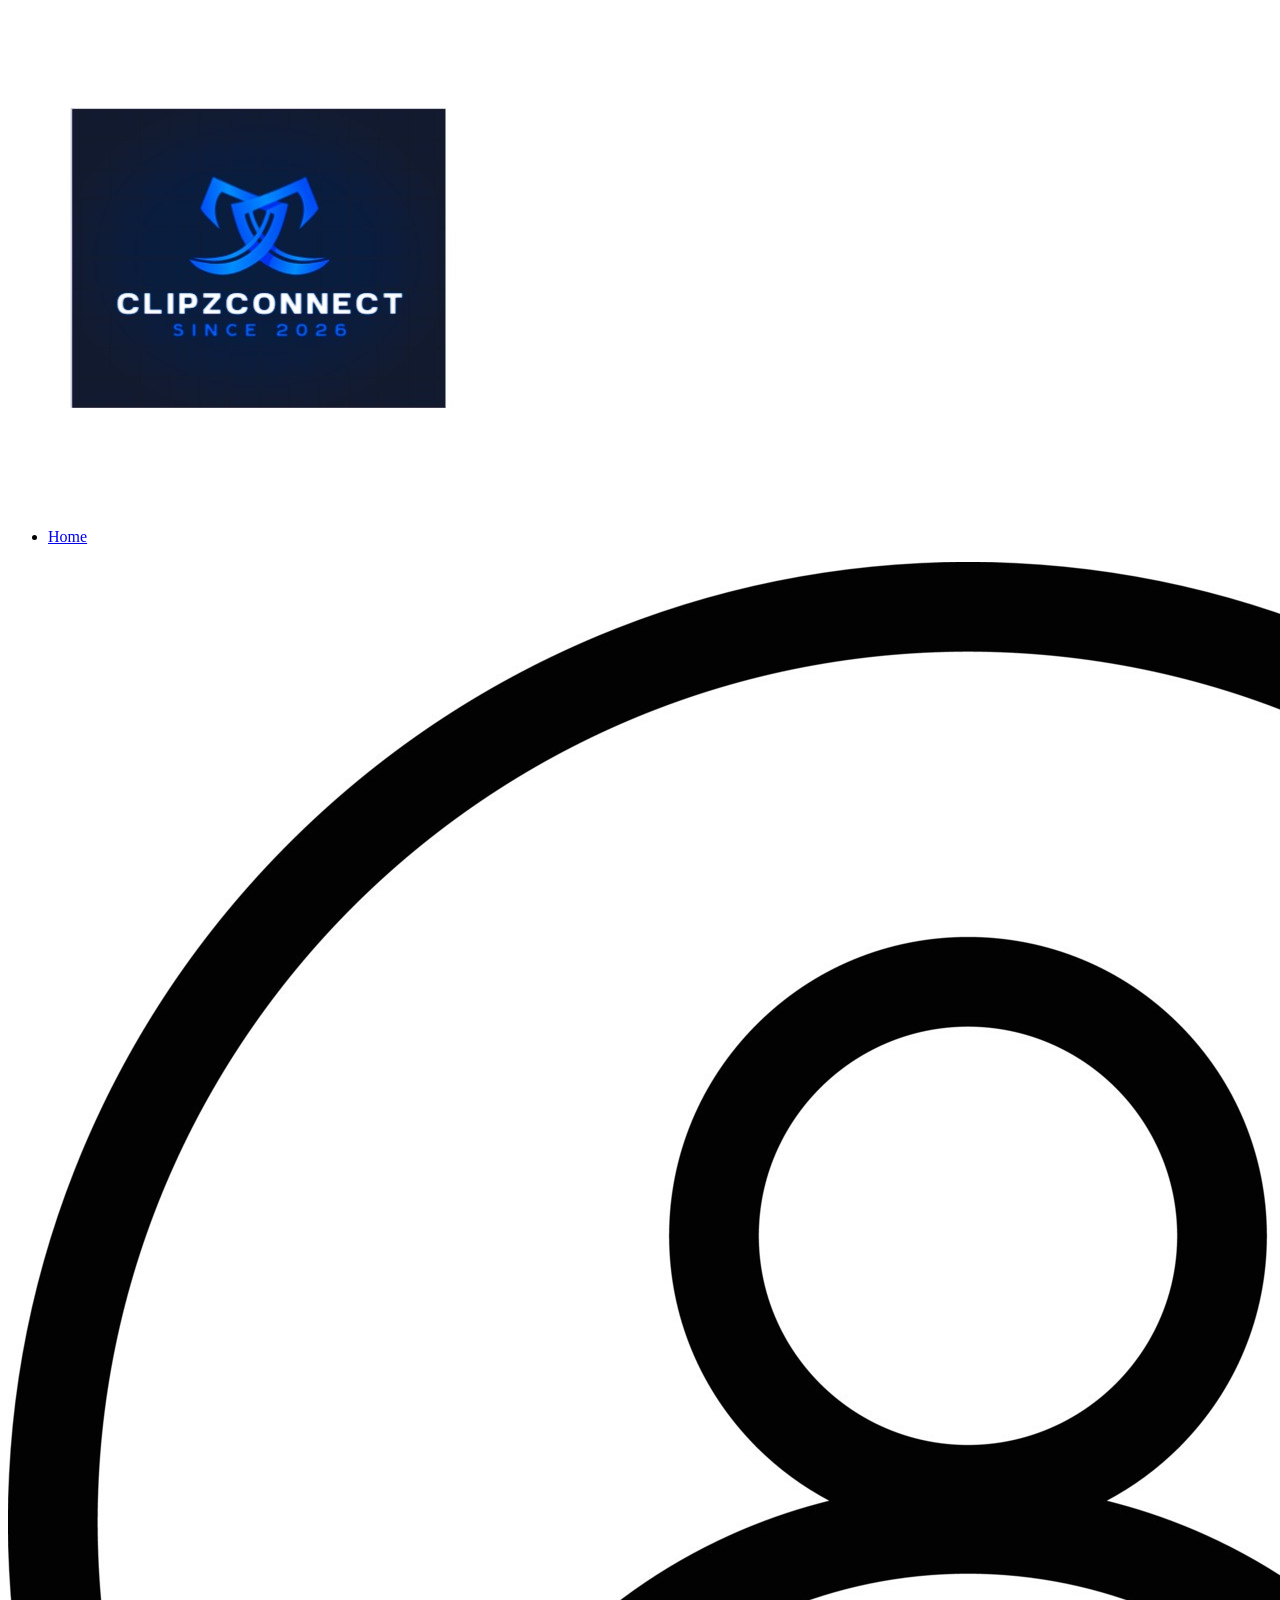
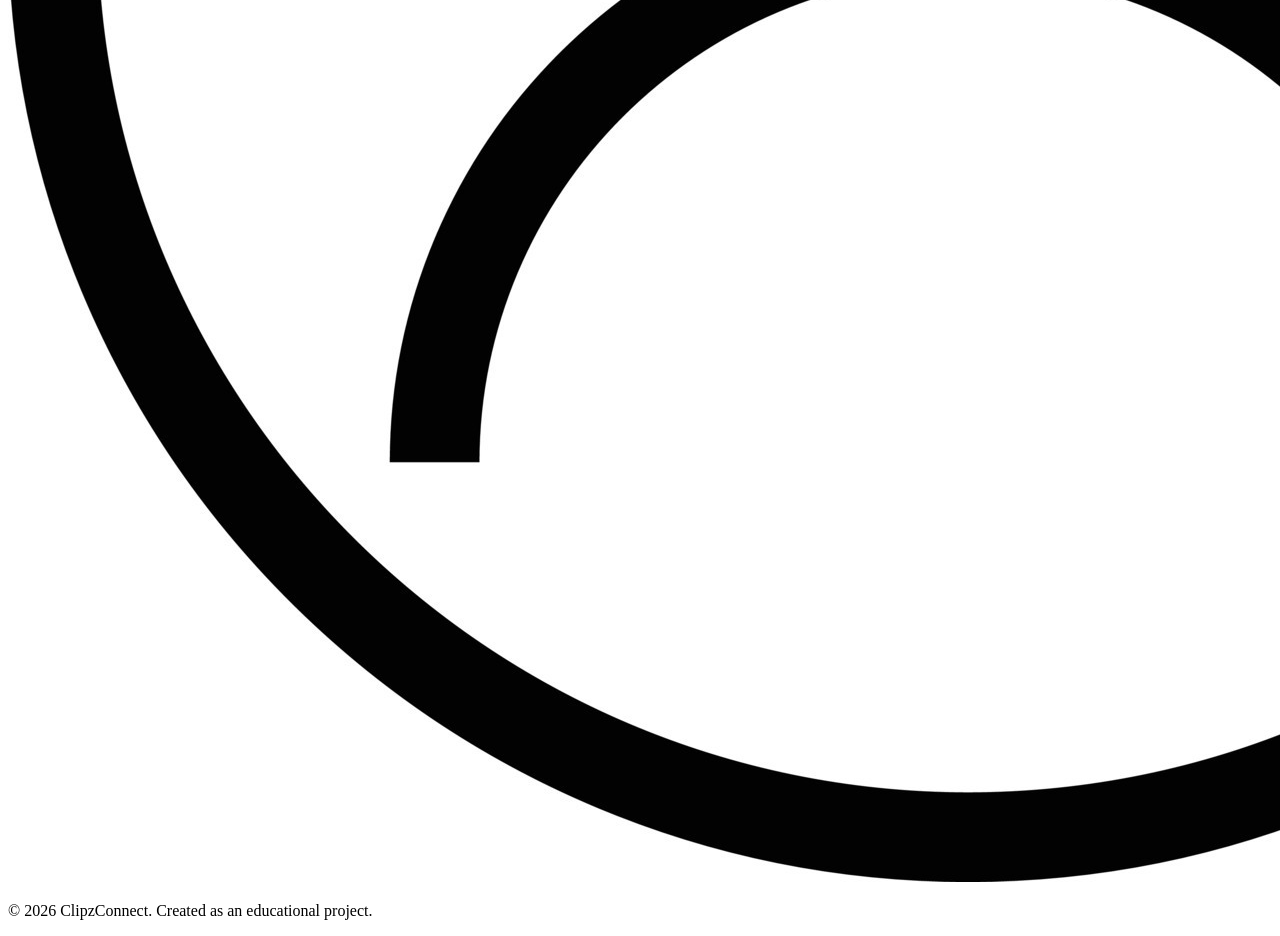
==== high-fidelity-prototype/index.html @ 2257b8a2 "Added images and index.html content" ====
<!DOCTYPE html>
<html lang="en">
    <head>
        <meta charset="UTF-8">
        <meta name="viewport" content="width=device-width, initial-scale=1.0">
        <title>ClipzConnect Homepage</title>
    </head>

    <body>
        <!--Navigation Bar-->
        <nav class="Nav-bar">
            <div class="nav-left">
                <img src="images/ClipzConnectLogo.jpg.jpeg" alt="logo">
            </div>

            <div class="nav-center">
                <ul>
                    <li><a href="index.html">Home</a></li>
                </ul>
            </div>

            <div class="nav-right">
                <img src="images/profileIcon.jpg" alt="Profile_Icon">
            </div>
        </nav>

        <main>
            <div class="main-content">

                <!-- Large box on the left -->
                <div class="home-left-box">

                    <div class="home-about-box">
                        <!-- About Us and Contact Info -->
                    </div>

                    <div class="home-barbers-box">
                        <!-- Info of some of our barbers -->
                    </div>
                </div>

                <div class="home-right-boxes">
                    <div class="home-reviews-box">
                        <!-- Reviews -->
                    </div>

                    <div class="home-account-box">
                        <!-- Create Account -->
                    </div>

                    <div class="home-login-box">
                        <!-- Login -->
                    </div>
                </div>


            </div>
        </main>

        <!-- Footer -->
        <footer class="footer">
            <p class="footer-text">&copy; 2026 ClipzConnect. Created as an educational project.</p>
        </footer>
    </body>
</html>
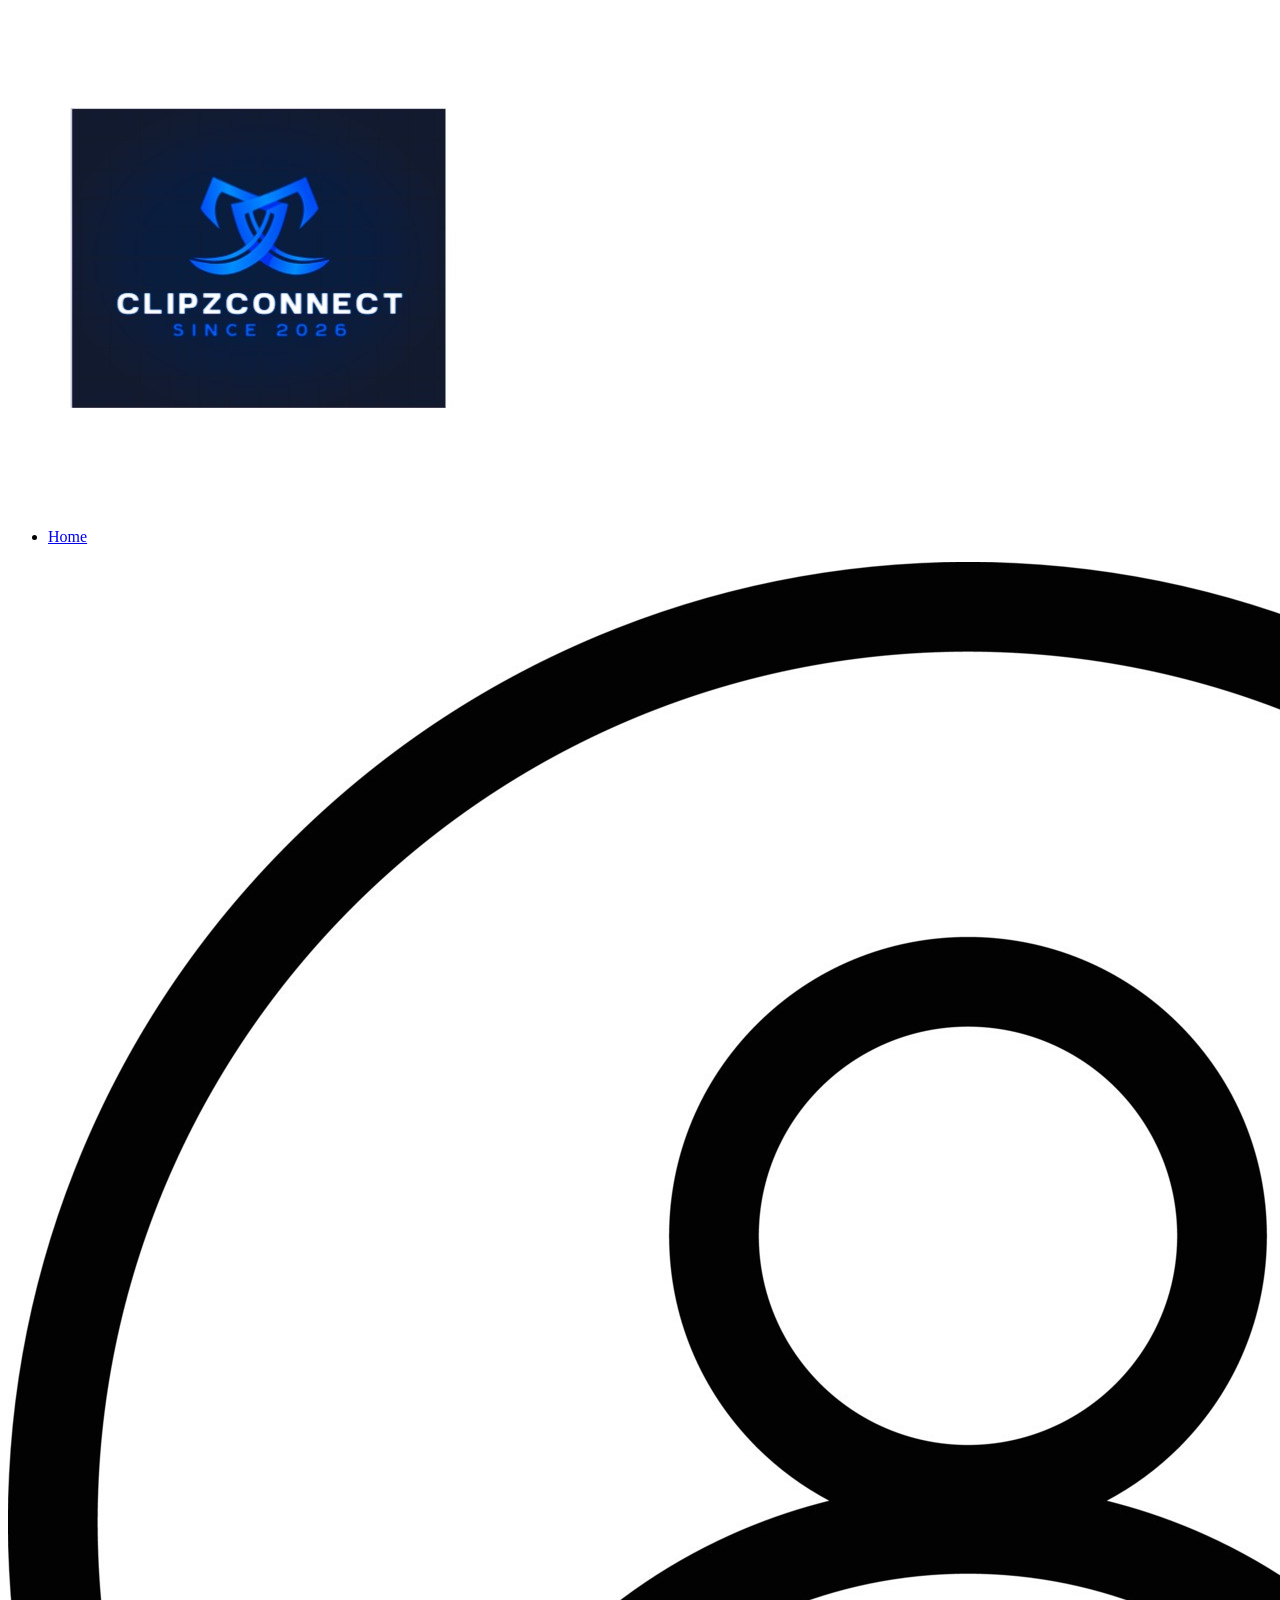
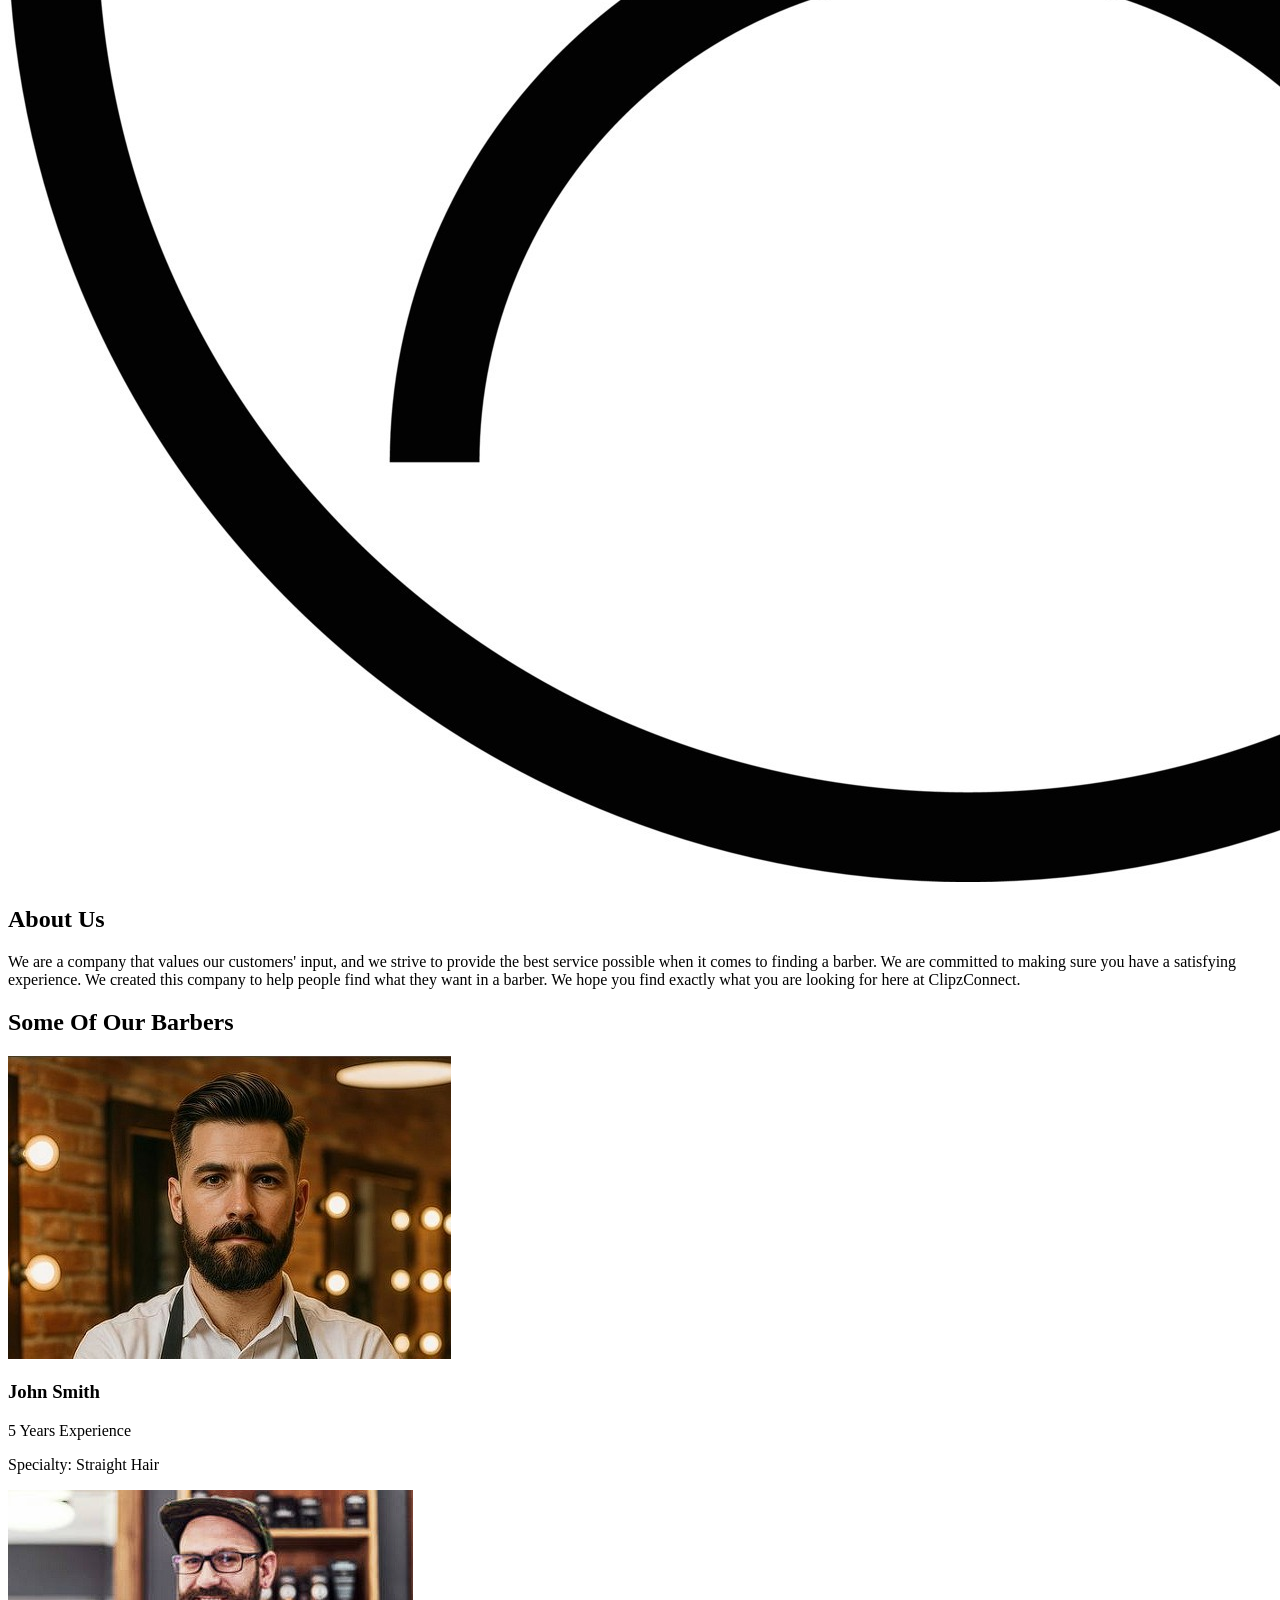
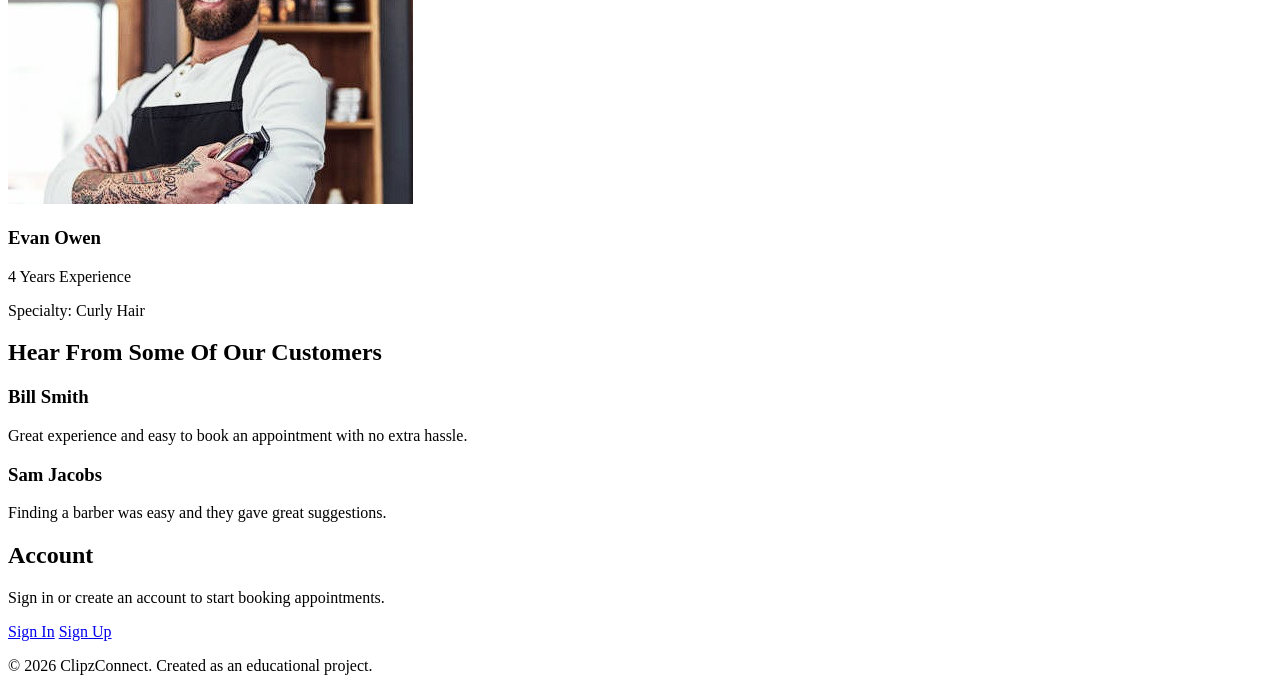
==== commit 62885793: "Index html code added" ====
--- a/high-fidelity-prototype/index.html
+++ b/high-fidelity-prototype/index.html
@@ -32,28 +32,76 @@
 
                     <div class="home-about-box">
                         <!-- About Us and Contact Info -->
+                         <h2 class="home-subtitle">About Us</h2>
+                         <p class="home-text">We are a company that values our customers' input, and we strive to provide the best service possible 
+                            when it comes to finding a barber. We are committed to making sure you have a satisfying experience. We created this company
+                              to help people find what they want in a barber. We hope you find exactly what you are looking for here at ClipzConnect.
+                         </p>
                     </div>
 
                     <div class="home-barbers-box">
                         <!-- Info of some of our barbers -->
+                        <h2 class="home-subtitle">Some Of Our Barbers</h2>
+
+                        <div class="barber-slider">
+
+                            <div class="barber-preview barber1">
+                                <img src="images/JohnSmith.jpg" alt="John Smith">
+
+                                <div class="barber-info">
+                                    <h3 class="barber-name">John Smith</h3>
+                                    <p class="home-text">5 Years Experience</p>
+                                    <p class="home-text">Specialty: Straight Hair</p>
+                                </div>
+                            </div>
+
+                            <div class="barber-preview barber2">
+                                <img src="images/EvanOwen.jpg" alt="Evan Owen">
+
+                                <div class="baber-info">
+                                    <h3 class="barber-name">Evan Owen</h3>
+                                    <p class="home-text">4 Years Experience</p>
+                                    <p class="home-text">Specialty: Curly Hair</p>
+                                </div>
+                            </div>
+                        </div>  
                     </div>
                 </div>
 
                 <div class="home-right-boxes">
+
                     <div class="home-reviews-box">
                         <!-- Reviews -->
+                        
+                        <h2 class="home-subtitle">Hear From Some Of Our Customers</h2>
+
+                        <div class="reviews-slider">
+
+                            <div class="review-preview review1">
+                                <div class="customer-review">
+                                    <h3 class="customer-name">Bill Smith</h3>
+                                    <p class="home-text">Great experience and easy to book an appointment with no extra hassle.</p>
+                                </div>
+                            </div>  
+
+                            <div class="review-preview review2">
+                                <div class="customer-review">
+                                    <h3 class="customer-name">Sam Jacobs</h3>
+                                    <p class="home-text">Finding a barber was easy and they gave great suggestions.</p>
+                                </div>
+                            </div> 
+                        </div>    
                     </div>
 
                     <div class="home-account-box">
-                        <!-- Create Account -->
-                    </div>
+                        <h2>Account</h2>
 
-                    <div class="home-login-box">
-                        <!-- Login -->
+                        <p>Sign in or create an account to start booking appointments.</p>
+
+                        <a href="login.html" class="btn">Sign In</a>
+                        <a href="sign-up.html" class="btn">Sign Up</a>
                     </div>
                 </div>
-
-
             </div>
         </main>
 
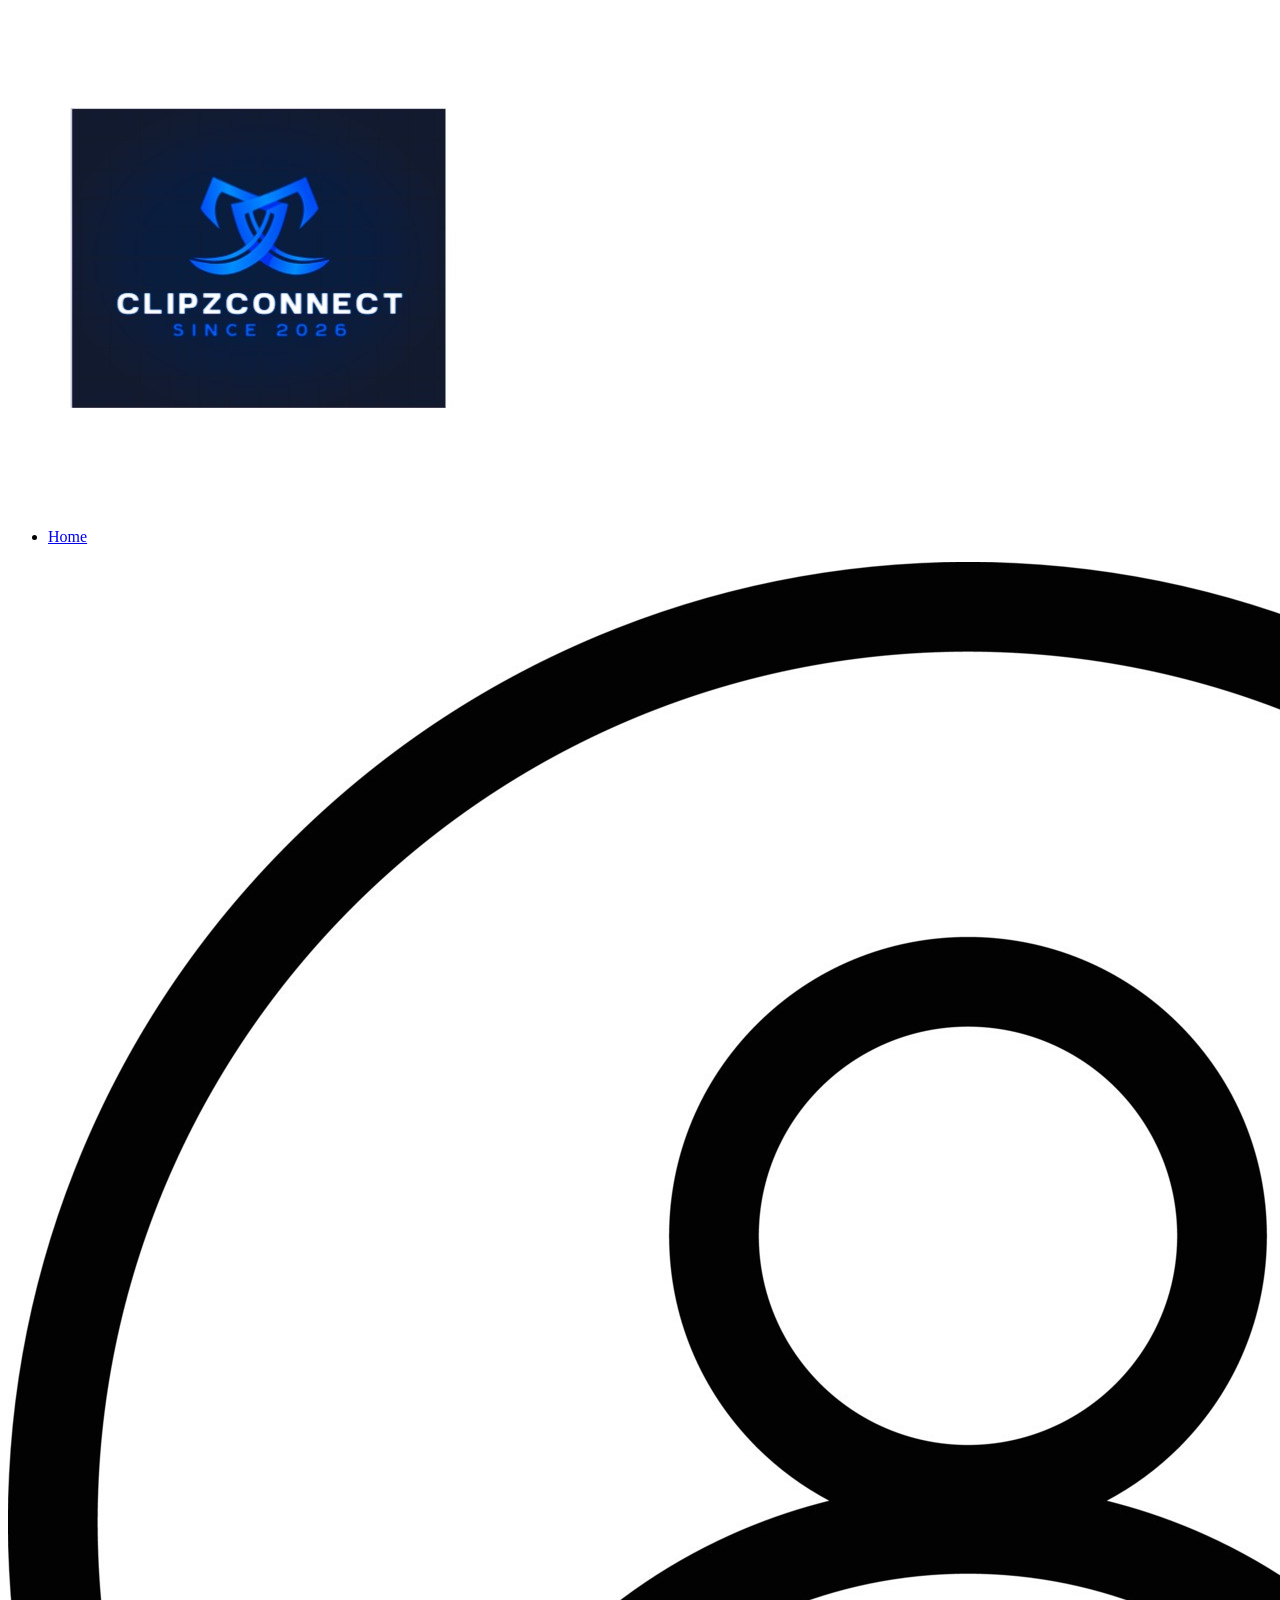
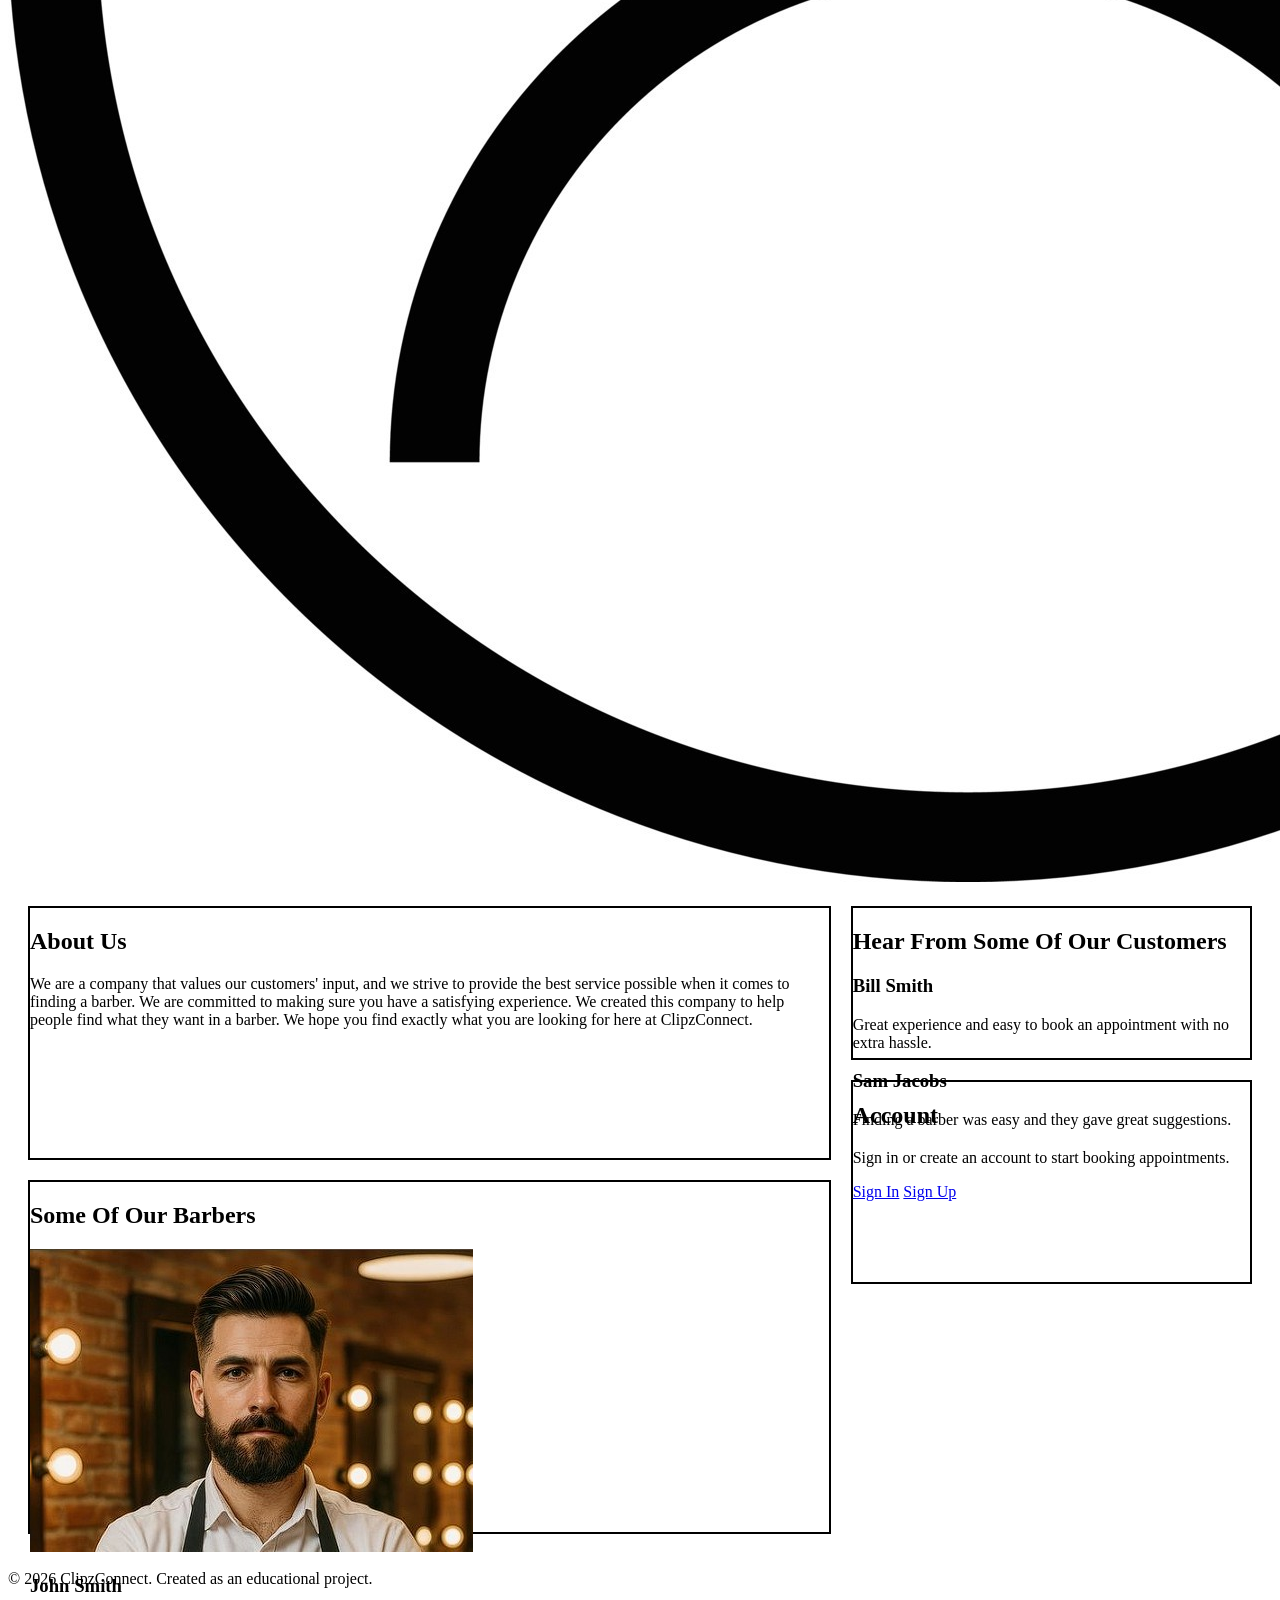
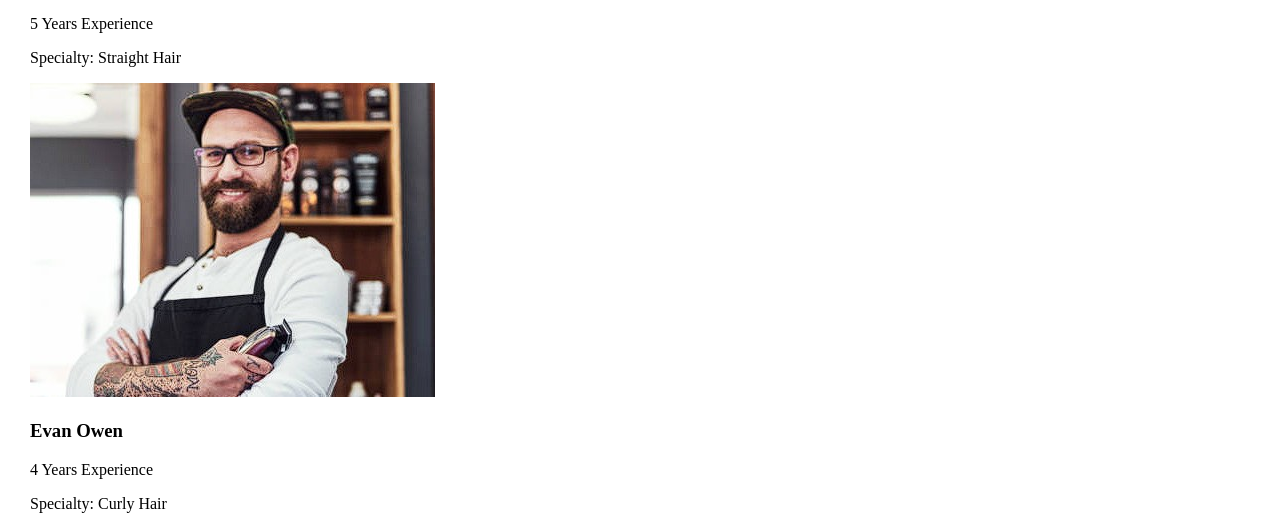
==== commit e506a541: "Added CSS file" ====
--- a/high-fidelity-prototype/index.html
+++ b/high-fidelity-prototype/index.html
@@ -4,6 +4,7 @@
         <meta charset="UTF-8">
         <meta name="viewport" content="width=device-width, initial-scale=1.0">
         <title>ClipzConnect Homepage</title>
+        <link rel="stylesheet" href="styles.css">
     </head>
 
     <body>
--- a/high-fidelity-prototype/styles.css
+++ b/high-fidelity-prototype/styles.css
@@ -0,0 +1,51 @@
+main {
+    padding: 20px;
+}
+
+.main-content {
+    display: flex;
+    gap: 20px;
+}
+
+/* Left column */
+.home-left-box {
+    flex: 2;
+    display: flex;
+    flex-direction: column;
+    gap: 20px;
+}
+
+/* Right column */
+.home-right-boxes {
+    flex: 1;
+    display: flex;
+    flex-direction: column;
+    gap: 20px;
+}
+
+/* Left boxes */
+.home-about-box {
+    height: 250px;
+    border: 2px solid black;
+}
+
+.home-barbers-box {
+    height: 350px;
+    border: 2px solid black;
+}
+
+/* Right boxes */
+.home-reviews-box {
+    height: 150px;
+    border: 2px solid black;
+}
+
+.home-account-box {
+    height: 200px;
+    border: 2px solid black;
+}
+
+.home-login-box {
+    height: 150px;
+    border: 2px solid black;
+}
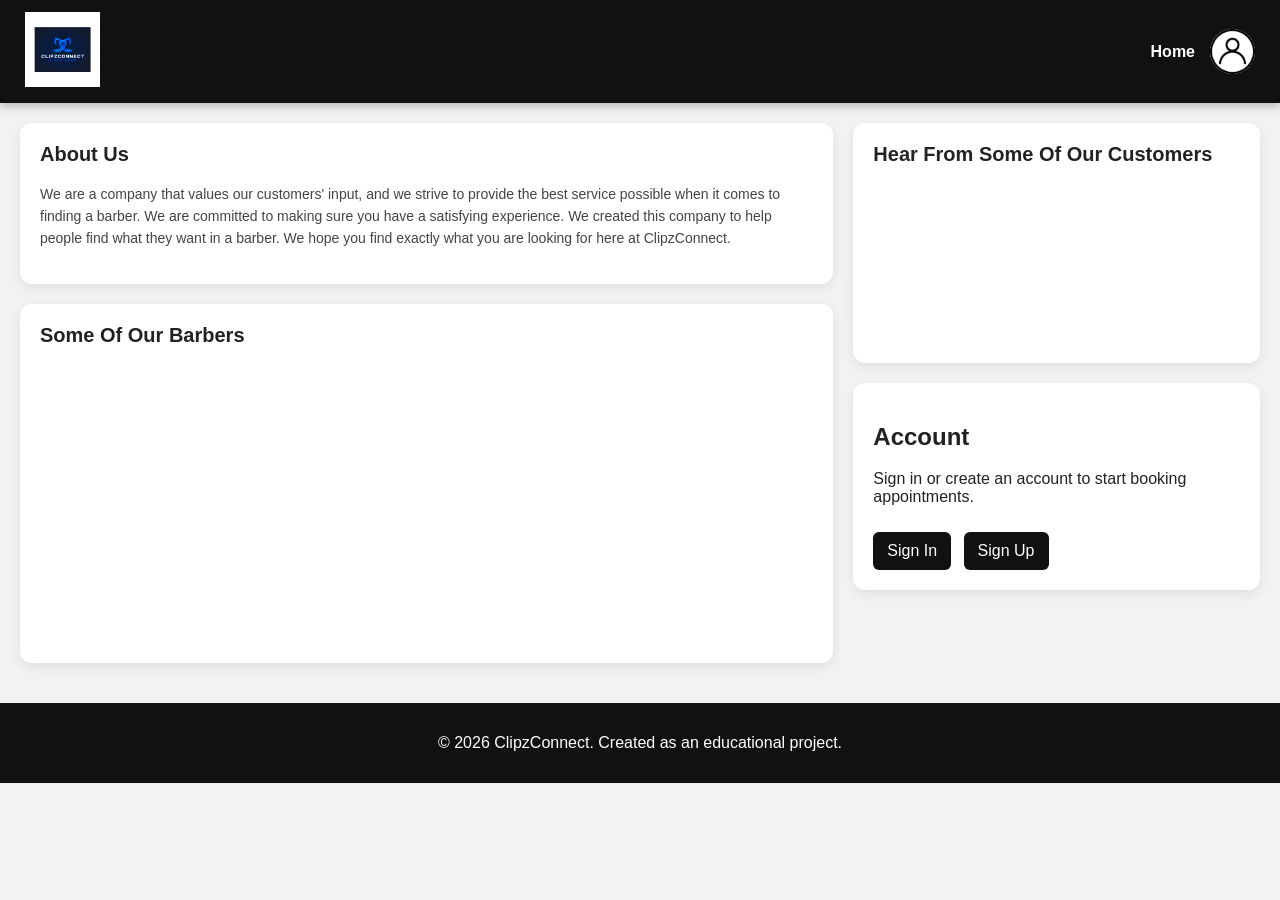
==== commit ef905902: "Added more style to homepage" ====
--- a/high-fidelity-prototype/index.html
+++ b/high-fidelity-prototype/index.html
@@ -11,17 +11,15 @@
         <!--Navigation Bar-->
         <nav class="Nav-bar">
             <div class="nav-left">
-                <img src="images/ClipzConnectLogo.jpg.jpeg" alt="logo">
-            </div>
-
-            <div class="nav-center">
-                <ul>
-                    <li><a href="index.html">Home</a></li>
-                </ul>
+                <img src="images/ClipzConnectLogo.jpg.jpeg" class="left-logo" alt="Logo">
             </div>
 
             <div class="nav-right">
-                <img src="images/profileIcon.jpg" alt="Profile_Icon">
+                <ul class="nav-links">
+                    <li><a href="index.html">Home</a></li>
+                </ul>
+
+                <img src="images/profileIcon.jpg" class="right-logo" alt="Profile_Icon">
             </div>
         </nav>
 
@@ -59,7 +57,7 @@
                             <div class="barber-preview barber2">
                                 <img src="images/EvanOwen.jpg" alt="Evan Owen">
 
-                                <div class="baber-info">
+                                <div class="barber-info">
                                     <h3 class="barber-name">Evan Owen</h3>
                                     <p class="home-text">4 Years Experience</p>
                                     <p class="home-text">Specialty: Curly Hair</p>
--- a/high-fidelity-prototype/styles.css
+++ b/high-fidelity-prototype/styles.css
@@ -1,13 +1,69 @@
-main {
+/* =========================
+   GLOBAL STYLE
+========================= */
+body {
+    margin: 0;
+    font-family: Arial, sans-serif;
+    background: #f2f2f2;
+    color: #222;
+}
+
+/* =========================
+   NAVBAR
+========================= */
+.Nav-bar {
+    display: flex;
+    justify-content: space-between;
+    align-items: center;
+    padding: 12px 25px;
+    background: #111;
+    box-shadow: 0 2px 10px rgba(0,0,0,0.3);
+}
+
+.left-logo {
+    width: 75px;
+    height: auto;
+}
+
+.nav-right {
+    display: flex;
+    align-items: center;
+    gap: 15px;
+}
+
+.nav-links {
+    list-style: none;
+    margin: 0;
+    padding: 0;
+}
+
+.nav-links a {
+    color: white;
+    text-decoration: none;
+    font-weight: bold;
+}
+
+.nav-links a:hover {
+    color: #00bcd4;
+}
+
+.right-logo {
+    width: 45px;
+    height: 45px;
+    border-radius: 50%;
+    object-fit: cover;
+}
+
+/* =========================
+   MAIN LAYOUT
+========================= */
+.main-content {
+    display: flex;
+    gap: 20px;
     padding: 20px;
 }
 
-.main-content {
-    display: flex;
-    gap: 20px;
-}
-
-/* Left column */
+/* LEFT COLUMN */
 .home-left-box {
     flex: 2;
     display: flex;
@@ -15,7 +71,7 @@
     gap: 20px;
 }
 
-/* Right column */
+/* RIGHT COLUMN */
 .home-right-boxes {
     flex: 1;
     display: flex;
@@ -23,29 +79,124 @@
     gap: 20px;
 }
 
-/* Left boxes */
-.home-about-box {
-    height: 250px;
-    border: 2px solid black;
-}
-
-.home-barbers-box {
-    height: 350px;
-    border: 2px solid black;
-}
-
-/* Right boxes */
-.home-reviews-box {
-    height: 150px;
-    border: 2px solid black;
-}
-
+/* =========================
+   CARD STYLE (ALL BOXES)
+========================= */
+.home-about-box,
+.home-barbers-box,
+.home-reviews-box,
 .home-account-box {
-    height: 200px;
-    border: 2px solid black;
-}
-
-.home-login-box {
-    height: 150px;
-    border: 2px solid black;
+    background: white;
+    padding: 20px;
+    border-radius: 12px;
+    box-shadow: 0 4px 12px rgba(0,0,0,0.08);
+}
+
+/* =========================
+   TITLES & TEXT
+========================= */
+.home-subtitle {
+    margin-top: 0;
+    font-size: 20px;
+}
+
+.home-text {
+    font-size: 14px;
+    line-height: 1.6;
+    color: #444;
+}
+
+/* =========================
+   BARBER SLIDER
+========================= */
+.barber-slider {
+    position: relative;
+    height: 280px;
+}
+
+.barber-preview {
+    position: absolute;
+    top: 0;
+    left: 0;
+    width: 100%;
+    text-align: center;
+    opacity: 0;
+    animation: fadeBarber 6s infinite;
+}
+
+.barber-preview img {
+    width: 120px;
+    height: 120px;
+    border-radius: 50%;
+    object-fit: cover;
+    margin-bottom: 10px;
+}
+
+.barber1 { animation-delay: 0s; }
+.barber2 { animation-delay: 3s; }
+
+@keyframes fadeBarber {
+    0% { opacity: 0; }
+    10% { opacity: 1; }
+    40% { opacity: 1; }
+    50% { opacity: 0; }
+    100% { opacity: 0; }
+}
+
+/* =========================
+   REVIEWS SLIDER
+========================= */
+.reviews-slider {
+    position: relative;
+    height: 160px;
+}
+
+.review-preview {
+    position: absolute;
+    top: 0;
+    left: 0;
+    width: 100%;
+    opacity: 0;
+    animation: fadeReview 6s infinite;
+}
+
+.review1 { animation-delay: 0s; }
+.review2 { animation-delay: 3s; }
+
+@keyframes fadeReview {
+    0% { opacity: 0; }
+    10% { opacity: 1; }
+    40% { opacity: 1; }
+    50% { opacity: 0; }
+    100% { opacity: 0; }
+}
+
+/* =========================
+   ACCOUNT BUTTONS
+========================= */
+.btn {
+    display: inline-block;
+    padding: 10px 14px;
+    margin-top: 10px;
+    margin-right: 8px;
+    background: #111;
+    color: white;
+    text-decoration: none;
+    border-radius: 6px;
+    transition: 0.2s;
+}
+
+.btn:hover {
+    background: #00bcd4;
+}
+
+/* =========================
+   FOOTER
+========================= */
+.footer {
+    text-align: center;
+    padding: 15px;
+    margin-top: 20px;
+    background: #111;
+    color: white;
 }
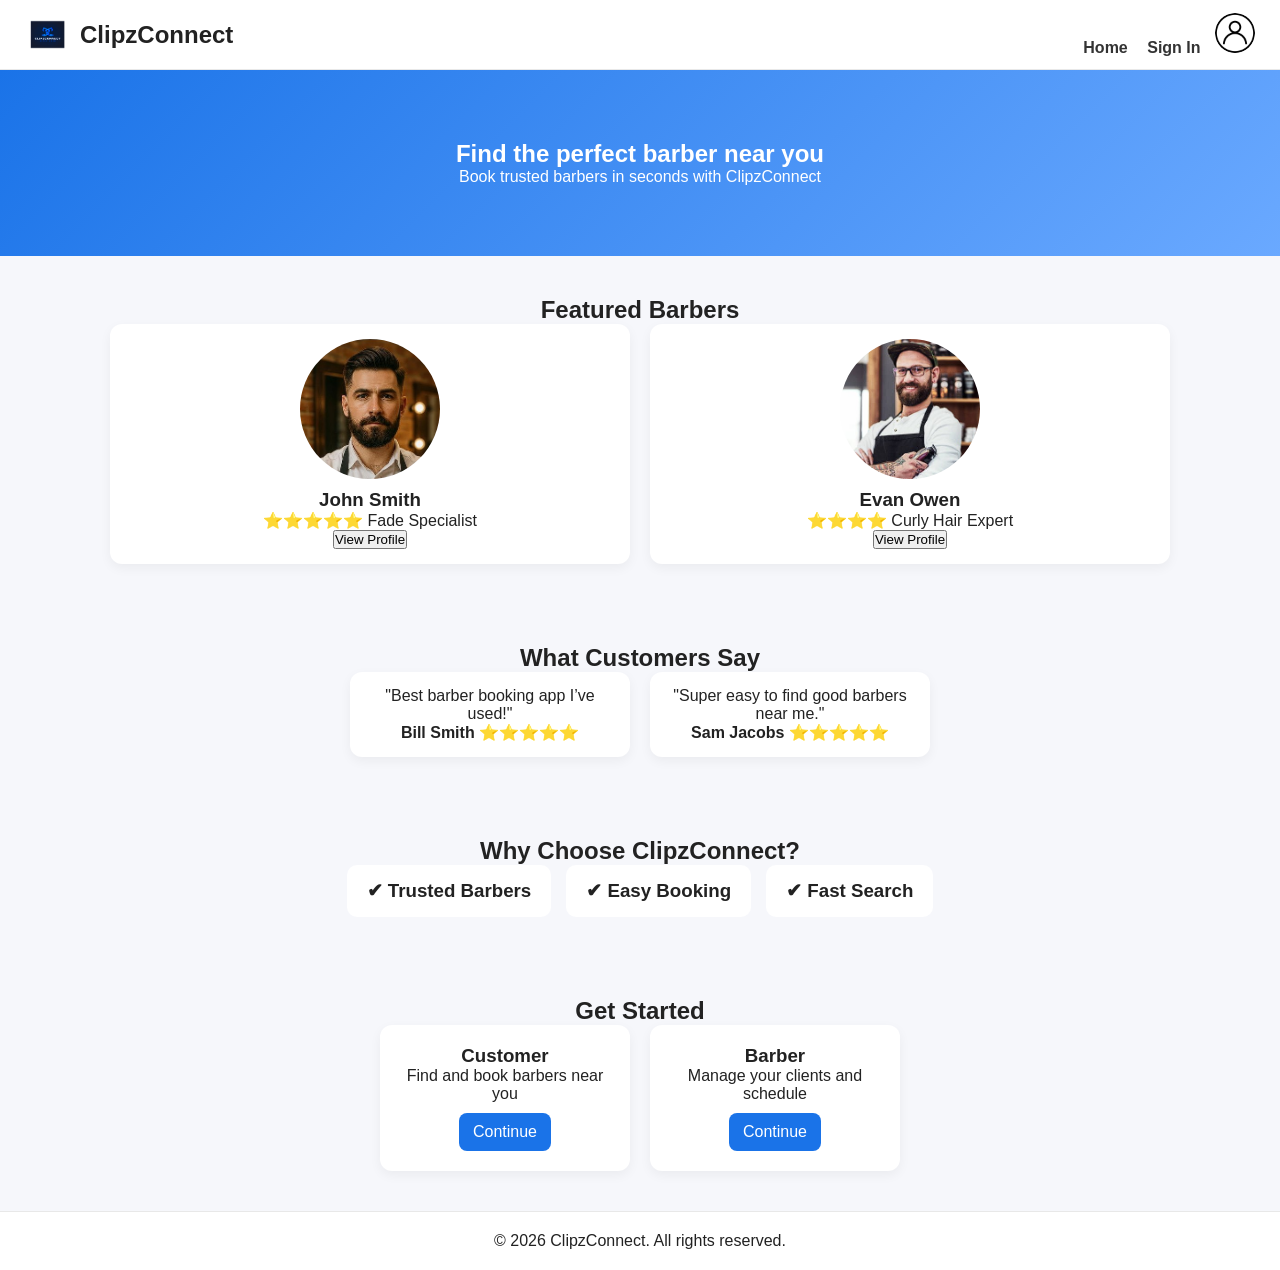
==== commit e9f4990e: "Reworked the homepage" ====
--- a/high-fidelity-prototype/index.html
+++ b/high-fidelity-prototype/index.html
@@ -8,105 +8,117 @@
     </head>
 
     <body>
-        <!--Navigation Bar-->
-        <nav class="Nav-bar">
+        <!-- ================= NAVBAR ================= -->
+        <nav class="navbar">
+
             <div class="nav-left">
-                <img src="images/ClipzConnectLogo.jpg.jpeg" class="left-logo" alt="Logo">
+                <img src="images/ClipzConnectLogo.jpg.jpeg" class="logo" alt="Logo">
+                <h2>ClipzConnect</h2>
             </div>
 
             <div class="nav-right">
-                <ul class="nav-links">
-                    <li><a href="index.html">Home</a></li>
-                </ul>
+                <a href="index.html">Home</a>
+                <a href="login.html">Sign In</a>
+                <img src="images/profileIcon.jpg" class="profile-icon" alt="Profile">
+            </div>
 
-                <img src="images/profileIcon.jpg" class="right-logo" alt="Profile_Icon">
-            </div>
         </nav>
 
-        <main>
-            <div class="main-content">
+        <!-- ================= HERO SECTION ================= -->
+        <section class="hero">
+            <div class="hero-content">
+                <h1>Find the perfect barber near you</h1>
+                <p>Book trusted barbers in seconds with ClipzConnect</p>
+            </div>
+        </section>
 
-                <!-- Large box on the left -->
-                <div class="home-left-box">
+        <!-- ================= FEATURED BARBERS ================= -->
+        <section class="section">
+            <h2>Featured Barbers</h2>
 
-                    <div class="home-about-box">
-                        <!-- About Us and Contact Info -->
-                         <h2 class="home-subtitle">About Us</h2>
-                         <p class="home-text">We are a company that values our customers' input, and we strive to provide the best service possible 
-                            when it comes to finding a barber. We are committed to making sure you have a satisfying experience. We created this company
-                              to help people find what they want in a barber. We hope you find exactly what you are looking for here at ClipzConnect.
-                         </p>
-                    </div>
+            <div class="barber-grid">
 
-                    <div class="home-barbers-box">
-                        <!-- Info of some of our barbers -->
-                        <h2 class="home-subtitle">Some Of Our Barbers</h2>
-
-                        <div class="barber-slider">
-
-                            <div class="barber-preview barber1">
-                                <img src="images/JohnSmith.jpg" alt="John Smith">
-
-                                <div class="barber-info">
-                                    <h3 class="barber-name">John Smith</h3>
-                                    <p class="home-text">5 Years Experience</p>
-                                    <p class="home-text">Specialty: Straight Hair</p>
-                                </div>
-                            </div>
-
-                            <div class="barber-preview barber2">
-                                <img src="images/EvanOwen.jpg" alt="Evan Owen">
-
-                                <div class="barber-info">
-                                    <h3 class="barber-name">Evan Owen</h3>
-                                    <p class="home-text">4 Years Experience</p>
-                                    <p class="home-text">Specialty: Curly Hair</p>
-                                </div>
-                            </div>
-                        </div>  
-                    </div>
+                <div class="barber-card">
+                    <img src="images/JohnSmith.jpg" alt="John Smith">
+                    <h3>John Smith</h3>
+                    <p>⭐⭐⭐⭐⭐ Fade Specialist</p>
+                    <button>View Profile</button>
                 </div>
 
-                <div class="home-right-boxes">
+                <div class="barber-card">
+                    <img src="images/EvanOwen.jpg" alt="Evan Owen">
+                    <h3>Evan Owen</h3>
+                    <p>⭐⭐⭐⭐ Curly Hair Expert</p>
+                    <button>View Profile</button>
+                </div>
 
-                    <div class="home-reviews-box">
-                        <!-- Reviews -->
-                        
-                        <h2 class="home-subtitle">Hear From Some Of Our Customers</h2>
+            </div>
+        </section>
 
-                        <div class="reviews-slider">
+        <!-- ================= REVIEWS ================= -->
+        <section class="section">
+            <h2>What Customers Say</h2>
 
-                            <div class="review-preview review1">
-                                <div class="customer-review">
-                                    <h3 class="customer-name">Bill Smith</h3>
-                                    <p class="home-text">Great experience and easy to book an appointment with no extra hassle.</p>
-                                </div>
-                            </div>  
+            <div class="review-grid">
 
-                            <div class="review-preview review2">
-                                <div class="customer-review">
-                                    <h3 class="customer-name">Sam Jacobs</h3>
-                                    <p class="home-text">Finding a barber was easy and they gave great suggestions.</p>
-                                </div>
-                            </div> 
-                        </div>    
-                    </div>
+                <div class="review-card">
+                    <p>"Best barber booking app I’ve used!"</p>
+                    <h4>Bill Smith ⭐⭐⭐⭐⭐</h4>
+                </div>
 
-                    <div class="home-account-box">
-                        <h2>Account</h2>
+                <div class="review-card">
+                    <p>"Super easy to find good barbers near me."</p>
+                    <h4>Sam Jacobs ⭐⭐⭐⭐⭐</h4>
+                </div>
 
-                        <p>Sign in or create an account to start booking appointments.</p>
+            </div>
+        </section>
 
-                        <a href="login.html" class="btn">Sign In</a>
-                        <a href="sign-up.html" class="btn">Sign Up</a>
-                    </div>
+        <!-- ================= WHY CHOOSE US ================= -->
+        <section class="section">
+            <h2>Why Choose ClipzConnect?</h2>
+
+            <div class="feature-boxes">
+
+                <div class="feature">
+                    <h3>✔ Trusted Barbers</h3>
                 </div>
+
+                <div class="feature">
+                    <h3>✔ Easy Booking</h3>
+                </div>
+
+                <div class="feature">
+                    <h3>✔ Fast Search</h3>
+                </div>
+
             </div>
-        </main>
+        </section>
 
-        <!-- Footer -->
-        <footer class="footer">
-            <p class="footer-text">&copy; 2026 ClipzConnect. Created as an educational project.</p>
+        <!-- ================= ACCOUNT ================= -->
+        <section class="section">
+            <h2>Get Started</h2>
+
+            <div class="account-cards">
+
+                <div class="account-card">
+                    <h3>Customer</h3>
+                    <p>Find and book barbers near you</p>
+                    <a href="login.html">Continue</a>
+                </div>
+
+                <div class="account-card">
+                    <h3>Barber</h3>
+                    <p>Manage your clients and schedule</p>
+                    <a href="login.html">Continue</a>
+                </div>
+
+            </div>
+        </section>
+
+        <!-- ================= FOOTER ================= -->
+        <footer>
+            <p>&copy; 2026 ClipzConnect. All rights reserved.</p>
         </footer>
     </body>
 </html>
--- a/high-fidelity-prototype/styles.css
+++ b/high-fidelity-prototype/styles.css
@@ -1,202 +1,156 @@
-/* =========================
-   GLOBAL STYLE
-========================= */
+* {
+    margin: 0;
+    padding: 0;
+    box-sizing: border-box;
+    font-family: "Segoe UI", Arial, sans-serif;
+}
+
 body {
-    margin: 0;
-    font-family: Arial, sans-serif;
-    background: #f2f2f2;
+    background: #f6f7fb;
     color: #222;
 }
 
-/* =========================
-   NAVBAR
-========================= */
-.Nav-bar {
+/* ================= NAVBAR ================= */
+.navbar {
     display: flex;
     justify-content: space-between;
     align-items: center;
     padding: 12px 25px;
-    background: #111;
-    box-shadow: 0 2px 10px rgba(0,0,0,0.3);
+    background: #ffffff;
+    border-bottom: 1px solid #e8e8e8;
 }
 
-.left-logo {
-    width: 75px;
-    height: auto;
+.nav-left {
+    display: flex;
+    align-items: center;
+    gap: 10px;
 }
 
-.nav-right {
-    display: flex;
-    align-items: center;
-    gap: 15px;
-}
-
-.nav-links {
-    list-style: none;
-    margin: 0;
-    padding: 0;
-}
-
-.nav-links a {
-    color: white;
-    text-decoration: none;
-    font-weight: bold;
-}
-
-.nav-links a:hover {
-    color: #00bcd4;
-}
-
-.right-logo {
+.logo {
     width: 45px;
     height: 45px;
     border-radius: 50%;
-    object-fit: cover;
 }
 
-/* =========================
-   MAIN LAYOUT
-========================= */
-.main-content {
-    display: flex;
-    gap: 20px;
-    padding: 20px;
+/* ONLY HOME + SIGN IN */
+.nav-right a {
+    margin-left: 15px;
+    text-decoration: none;
+    font-weight: 600;
+    color: #333;
 }
 
-/* LEFT COLUMN */
-.home-left-box {
-    flex: 2;
-    display: flex;
-    flex-direction: column;
+.nav-right a:hover {
+    color: #1a73e8;
+}
+
+.profile-icon {
+    width: 40px;
+    height: 40px;
+    border-radius: 50%;
+    margin-left: 10px;
+}
+
+/* ================= HERO ================= */
+.hero {
+    text-align: center;
+    padding: 70px 20px;
+    background: linear-gradient(135deg, #1a73e8, #6aa9ff);
+    color: white;
+}
+
+/* ================= SECTIONS ================= */
+.section {
+    max-width: 1100px;
+    margin: auto;
+    padding: 40px 20px;
+    text-align: center;
+}
+
+/* ================= BARBERS ================= */
+.barber-grid {
+    display: grid;
+    grid-template-columns: repeat(auto-fit, minmax(220px, 1fr));
     gap: 20px;
 }
 
-/* RIGHT COLUMN */
-.home-right-boxes {
-    flex: 1;
-    display: flex;
-    flex-direction: column;
-    gap: 20px;
+.barber-card {
+    background: white;
+    padding: 15px;
+    border-radius: 12px;
+    box-shadow: 0 4px 12px rgba(0,0,0,0.05);
 }
 
-/* =========================
-   CARD STYLE (ALL BOXES)
-========================= */
-.home-about-box,
-.home-barbers-box,
-.home-reviews-box,
-.home-account-box {
+.barber-card img {
+    width: 140px;
+    height: 140px;
+    border-radius: 50%;
+    object-fit: cover;
+    object-position: center 15%;
+    display: block;
+    margin: 0 auto 10px auto;
+}
+
+/* ================= REVIEWS ================= */
+.review-grid {
+    display: flex;
+    justify-content: center;
+    gap: 20px;
+    flex-wrap: wrap;
+}
+
+.review-card {
+    background: white;
+    padding: 15px;
+    border-radius: 12px;
+    width: 280px;
+    box-shadow: 0 4px 12px rgba(0,0,0,0.05);
+}
+
+/* ================= FEATURES ================= */
+.feature-boxes {
+    display: flex;
+    justify-content: center;
+    gap: 15px;
+    flex-wrap: wrap;
+}
+
+.feature {
+    background: white;
+    padding: 15px 20px;
+    border-radius: 10px;
+}
+
+/* ================= ACCOUNT ================= */
+.account-cards {
+    display: flex;
+    justify-content: center;
+    gap: 20px;
+    flex-wrap: wrap;
+}
+
+.account-card {
     background: white;
     padding: 20px;
+    width: 250px;
     border-radius: 12px;
-    box-shadow: 0 4px 12px rgba(0,0,0,0.08);
+    box-shadow: 0 4px 12px rgba(0,0,0,0.05);
 }
 
-/* =========================
-   TITLES & TEXT
-========================= */
-.home-subtitle {
-    margin-top: 0;
-    font-size: 20px;
+.account-card a {
+    display: inline-block;
+    margin-top: 10px;
+    padding: 10px 14px;
+    background: #1a73e8;
+    color: white;
+    text-decoration: none;
+    border-radius: 8px;
 }
 
-.home-text {
-    font-size: 14px;
-    line-height: 1.6;
-    color: #444;
-}
-
-/* =========================
-   BARBER SLIDER
-========================= */
-.barber-slider {
-    position: relative;
-    height: 280px;
-}
-
-.barber-preview {
-    position: absolute;
-    top: 0;
-    left: 0;
-    width: 100%;
+/* ================= FOOTER ================= */
+footer {
     text-align: center;
-    opacity: 0;
-    animation: fadeBarber 6s infinite;
-}
-
-.barber-preview img {
-    width: 120px;
-    height: 120px;
-    border-radius: 50%;
-    object-fit: cover;
-    margin-bottom: 10px;
-}
-
-.barber1 { animation-delay: 0s; }
-.barber2 { animation-delay: 3s; }
-
-@keyframes fadeBarber {
-    0% { opacity: 0; }
-    10% { opacity: 1; }
-    40% { opacity: 1; }
-    50% { opacity: 0; }
-    100% { opacity: 0; }
-}
-
-/* =========================
-   REVIEWS SLIDER
-========================= */
-.reviews-slider {
-    position: relative;
-    height: 160px;
-}
-
-.review-preview {
-    position: absolute;
-    top: 0;
-    left: 0;
-    width: 100%;
-    opacity: 0;
-    animation: fadeReview 6s infinite;
-}
-
-.review1 { animation-delay: 0s; }
-.review2 { animation-delay: 3s; }
-
-@keyframes fadeReview {
-    0% { opacity: 0; }
-    10% { opacity: 1; }
-    40% { opacity: 1; }
-    50% { opacity: 0; }
-    100% { opacity: 0; }
-}
-
-/* =========================
-   ACCOUNT BUTTONS
-========================= */
-.btn {
-    display: inline-block;
-    padding: 10px 14px;
-    margin-top: 10px;
-    margin-right: 8px;
-    background: #111;
-    color: white;
-    text-decoration: none;
-    border-radius: 6px;
-    transition: 0.2s;
-}
-
-.btn:hover {
-    background: #00bcd4;
-}
-
-/* =========================
-   FOOTER
-========================= */
-.footer {
-    text-align: center;
-    padding: 15px;
-    margin-top: 20px;
-    background: #111;
-    color: white;
+    padding: 20px;
+    background: white;
+    border-top: 1px solid #e8e8e8;
 }
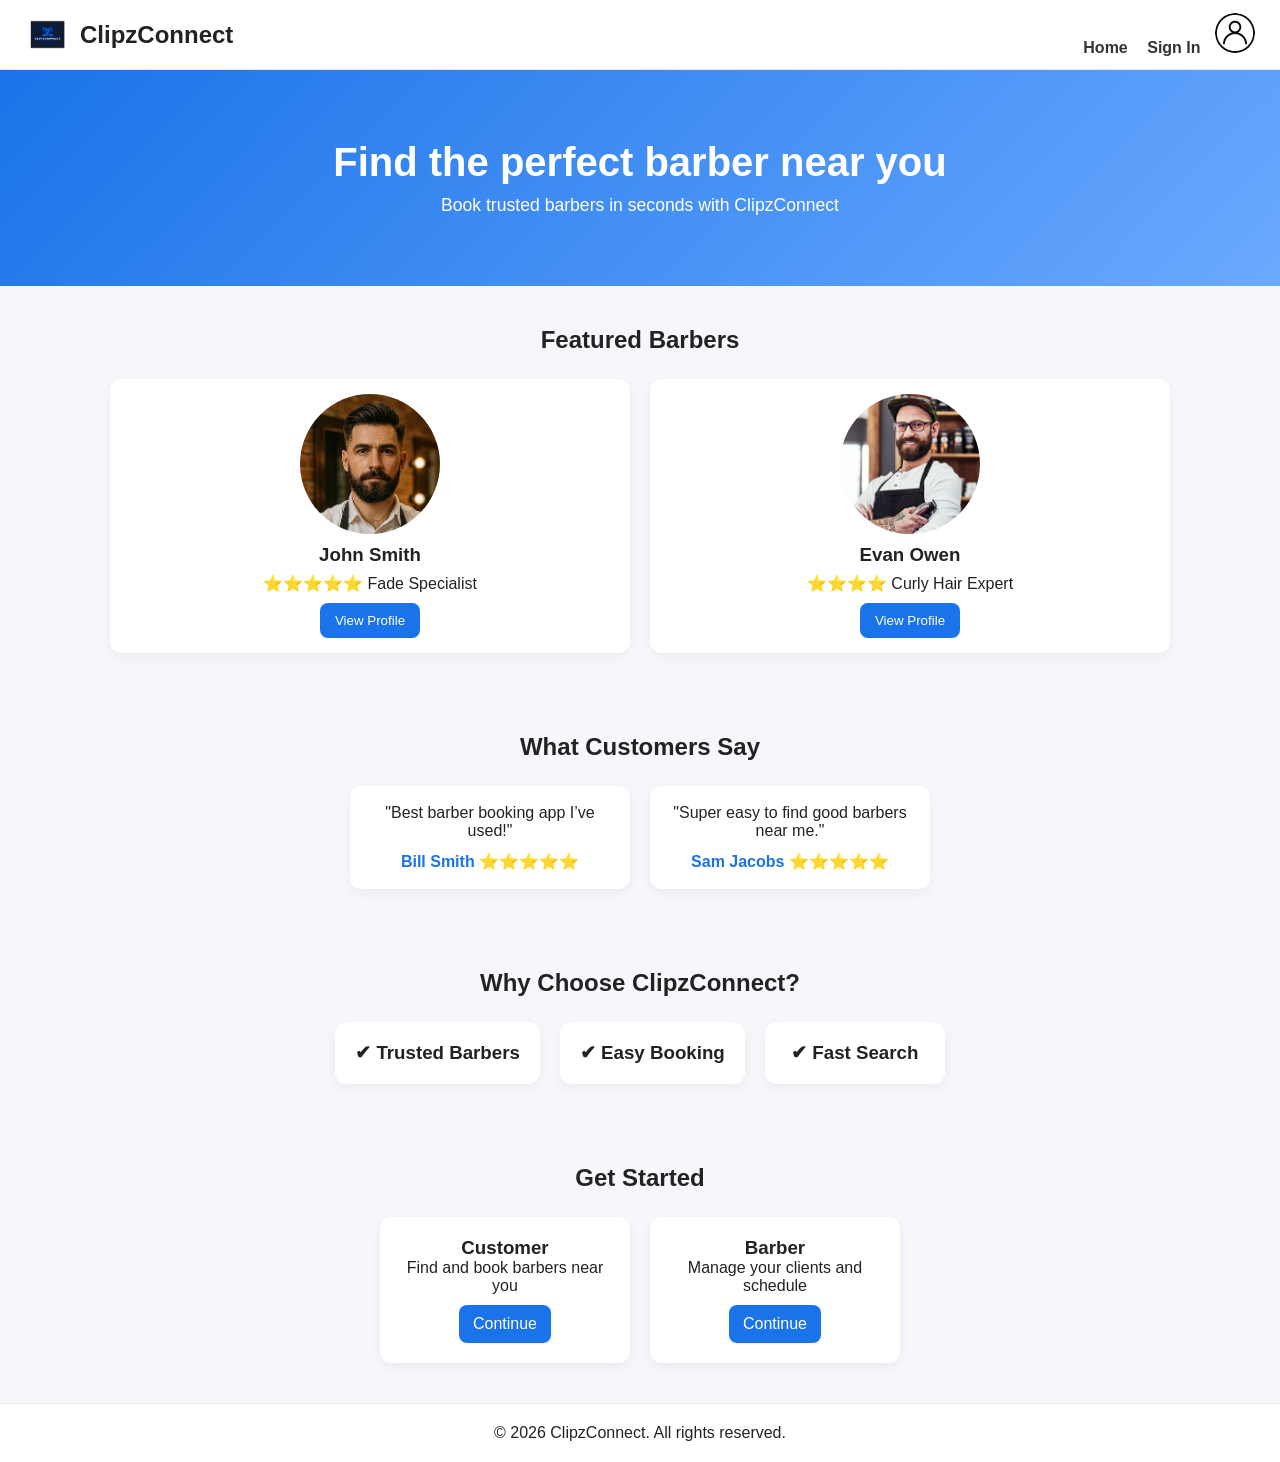
==== commit f8733332: "Added signup page with style" ====
--- a/high-fidelity-prototype/index.html
+++ b/high-fidelity-prototype/index.html
@@ -104,13 +104,13 @@
                 <div class="account-card">
                     <h3>Customer</h3>
                     <p>Find and book barbers near you</p>
-                    <a href="login.html">Continue</a>
+                    <a href="sign-up.html?type=customer">Continue</a>
                 </div>
 
                 <div class="account-card">
                     <h3>Barber</h3>
                     <p>Manage your clients and schedule</p>
-                    <a href="login.html">Continue</a>
+                    <a href="sign-up.html?type=barber">Continue</a>
                 </div>
 
             </div>
--- a/high-fidelity-prototype/styles.css
+++ b/high-fidelity-prototype/styles.css
@@ -1,3 +1,7 @@
+/* =========================
+   GLOBAL
+========================= */
+
 * {
     margin: 0;
     padding: 0;
@@ -10,7 +14,10 @@
     color: #222;
 }
 
-/* ================= NAVBAR ================= */
+/* =========================
+   NAVBAR
+========================= */
+
 .navbar {
     display: flex;
     justify-content: space-between;
@@ -30,9 +37,9 @@
     width: 45px;
     height: 45px;
     border-radius: 50%;
-}
-
-/* ONLY HOME + SIGN IN */
+    object-fit: cover;
+}
+
 .nav-right a {
     margin-left: 15px;
     text-decoration: none;
@@ -49,9 +56,13 @@
     height: 40px;
     border-radius: 50%;
     margin-left: 10px;
-}
-
-/* ================= HERO ================= */
+    object-fit: cover;
+}
+
+/* =========================
+   HERO
+========================= */
+
 .hero {
     text-align: center;
     padding: 70px 20px;
@@ -59,7 +70,19 @@
     color: white;
 }
 
-/* ================= SECTIONS ================= */
+.hero-content h1 {
+    font-size: 2.5rem;
+    margin-bottom: 10px;
+}
+
+.hero-content p {
+    font-size: 1.1rem;
+}
+
+/* =========================
+   SECTIONS
+========================= */
+
 .section {
     max-width: 1100px;
     margin: auto;
@@ -67,7 +90,14 @@
     text-align: center;
 }
 
-/* ================= BARBERS ================= */
+.section h2 {
+    margin-bottom: 25px;
+}
+
+/* =========================
+   FEATURED BARBERS
+========================= */
+
 .barber-grid {
     display: grid;
     grid-template-columns: repeat(auto-fit, minmax(220px, 1fr));
@@ -78,7 +108,12 @@
     background: white;
     padding: 15px;
     border-radius: 12px;
-    box-shadow: 0 4px 12px rgba(0,0,0,0.05);
+    box-shadow: 0 4px 12px rgba(0,0,0,.05);
+    transition: .25s;
+}
+
+.barber-card:hover {
+    transform: translateY(-5px);
 }
 
 .barber-card img {
@@ -91,7 +126,28 @@
     margin: 0 auto 10px auto;
 }
 
-/* ================= REVIEWS ================= */
+.barber-card h3 {
+    margin-bottom: 8px;
+}
+
+.barber-card button {
+    margin-top: 10px;
+    padding: 10px 15px;
+    border: none;
+    border-radius: 8px;
+    background: #1a73e8;
+    color: white;
+    cursor: pointer;
+}
+
+.barber-card button:hover {
+    background: #0f5bd6;
+}
+
+/* =========================
+   REVIEWS
+========================= */
+
 .review-grid {
     display: flex;
     justify-content: center;
@@ -100,41 +156,60 @@
 }
 
 .review-card {
-    background: white;
-    padding: 15px;
+    width: 280px;
+    background: white;
+    padding: 18px;
     border-radius: 12px;
-    width: 280px;
-    box-shadow: 0 4px 12px rgba(0,0,0,0.05);
-}
-
-/* ================= FEATURES ================= */
+    box-shadow: 0 4px 12px rgba(0,0,0,.05);
+}
+
+.review-card h4 {
+    margin-top: 12px;
+    color: #1a73e8;
+}
+
+/* =========================
+   FEATURES
+========================= */
+
 .feature-boxes {
-    display: flex;
-    justify-content: center;
-    gap: 15px;
-    flex-wrap: wrap;
-}
-
-.feature {
-    background: white;
-    padding: 15px 20px;
-    border-radius: 10px;
-}
-
-/* ================= ACCOUNT ================= */
-.account-cards {
     display: flex;
     justify-content: center;
     gap: 20px;
     flex-wrap: wrap;
 }
 
+.feature {
+    background: white;
+    padding: 20px;
+    border-radius: 12px;
+    min-width: 180px;
+    box-shadow: 0 4px 12px rgba(0,0,0,.05);
+}
+
+/* =========================
+   ACCOUNT CARDS
+========================= */
+
+.account-cards {
+    display: flex;
+    justify-content: center;
+    gap: 20px;
+    flex-wrap: wrap;
+}
+
 .account-card {
+    width: 250px;
     background: white;
     padding: 20px;
-    width: 250px;
     border-radius: 12px;
-    box-shadow: 0 4px 12px rgba(0,0,0,0.05);
+    text-align: center;
+    box-shadow: 0 4px 12px rgba(0,0,0,.05);
+    transition: .25s;
+}
+
+.account-card:hover {
+    transform: translateY(-5px);
 }
 
 .account-card a {
@@ -147,7 +222,140 @@
     border-radius: 8px;
 }
 
-/* ================= FOOTER ================= */
+.account-card a:hover {
+    background: #0f5bd6;
+}
+
+/* =========================
+   SIGN UP PAGE
+========================= */
+
+.signup-section {
+    display: flex;
+    justify-content: center;
+    align-items: center;
+    padding: 70px 20px;
+}
+
+.signup-card {
+    width: 480px;
+    background: white;
+    padding: 40px;
+    border-radius: 15px;
+    box-shadow: 0 8px 25px rgba(0,0,0,.08);
+}
+
+.signup-card h1 {
+    text-align: center;
+    margin-bottom: 10px;
+}
+
+.signup-card p {
+    text-align: center;
+    color: #666;
+    margin-bottom: 25px;
+}
+
+/* =========================
+   ACCOUNT TYPE
+========================= */
+
+.account-type {
+    display: flex;
+    justify-content: center;
+    gap: 40px;
+    margin-bottom: 30px;
+    font-weight: bold;
+}
+
+.account-type label {
+    cursor: pointer;
+}
+
+/* =========================
+   FORM
+========================= */
+
+.signup-card form {
+    display: flex;
+    flex-direction: column;
+    gap: 15px;
+}
+
+.signup-card input,
+.signup-card textarea {
+    width: 100%;
+    padding: 12px;
+    border: 1px solid #d8d8d8;
+    border-radius: 8px;
+    font-size: 15px;
+}
+
+.signup-card textarea {
+    resize: vertical;
+    min-height: 100px;
+}
+
+.signup-card input:focus,
+.signup-card textarea:focus {
+    outline: none;
+    border-color: #1a73e8;
+    box-shadow: 0 0 5px rgba(26,115,232,.25);
+}
+
+/* =========================
+   BARBER FIELDS
+========================= */
+
+#barberFields {
+    display: none;
+}
+
+/* =========================
+   CREATE ACCOUNT BUTTON
+========================= */
+
+.create-account-btn {
+    width: 100%;
+    padding: 13px;
+    background: #1a73e8;
+    color: white;
+    border: none;
+    border-radius: 8px;
+    font-size: 16px;
+    font-weight: bold;
+    cursor: pointer;
+    transition: .2s;
+}
+
+.create-account-btn:hover {
+    background: #0f5bd6;
+}
+
+/* =========================
+   SIGN IN LINK
+========================= */
+
+.signin-text {
+    text-align: center;
+    margin-top: 18px;
+    color: #666;
+}
+
+.signin-link {
+    color: #1a73e8;
+    text-decoration: none;
+    font-weight: bold;
+}
+
+.signin-link:hover {
+    text-decoration: underline;
+}
+
+/* =========================
+   FOOTER
+========================= */
+
 footer {
     text-align: center;
     padding: 20px;
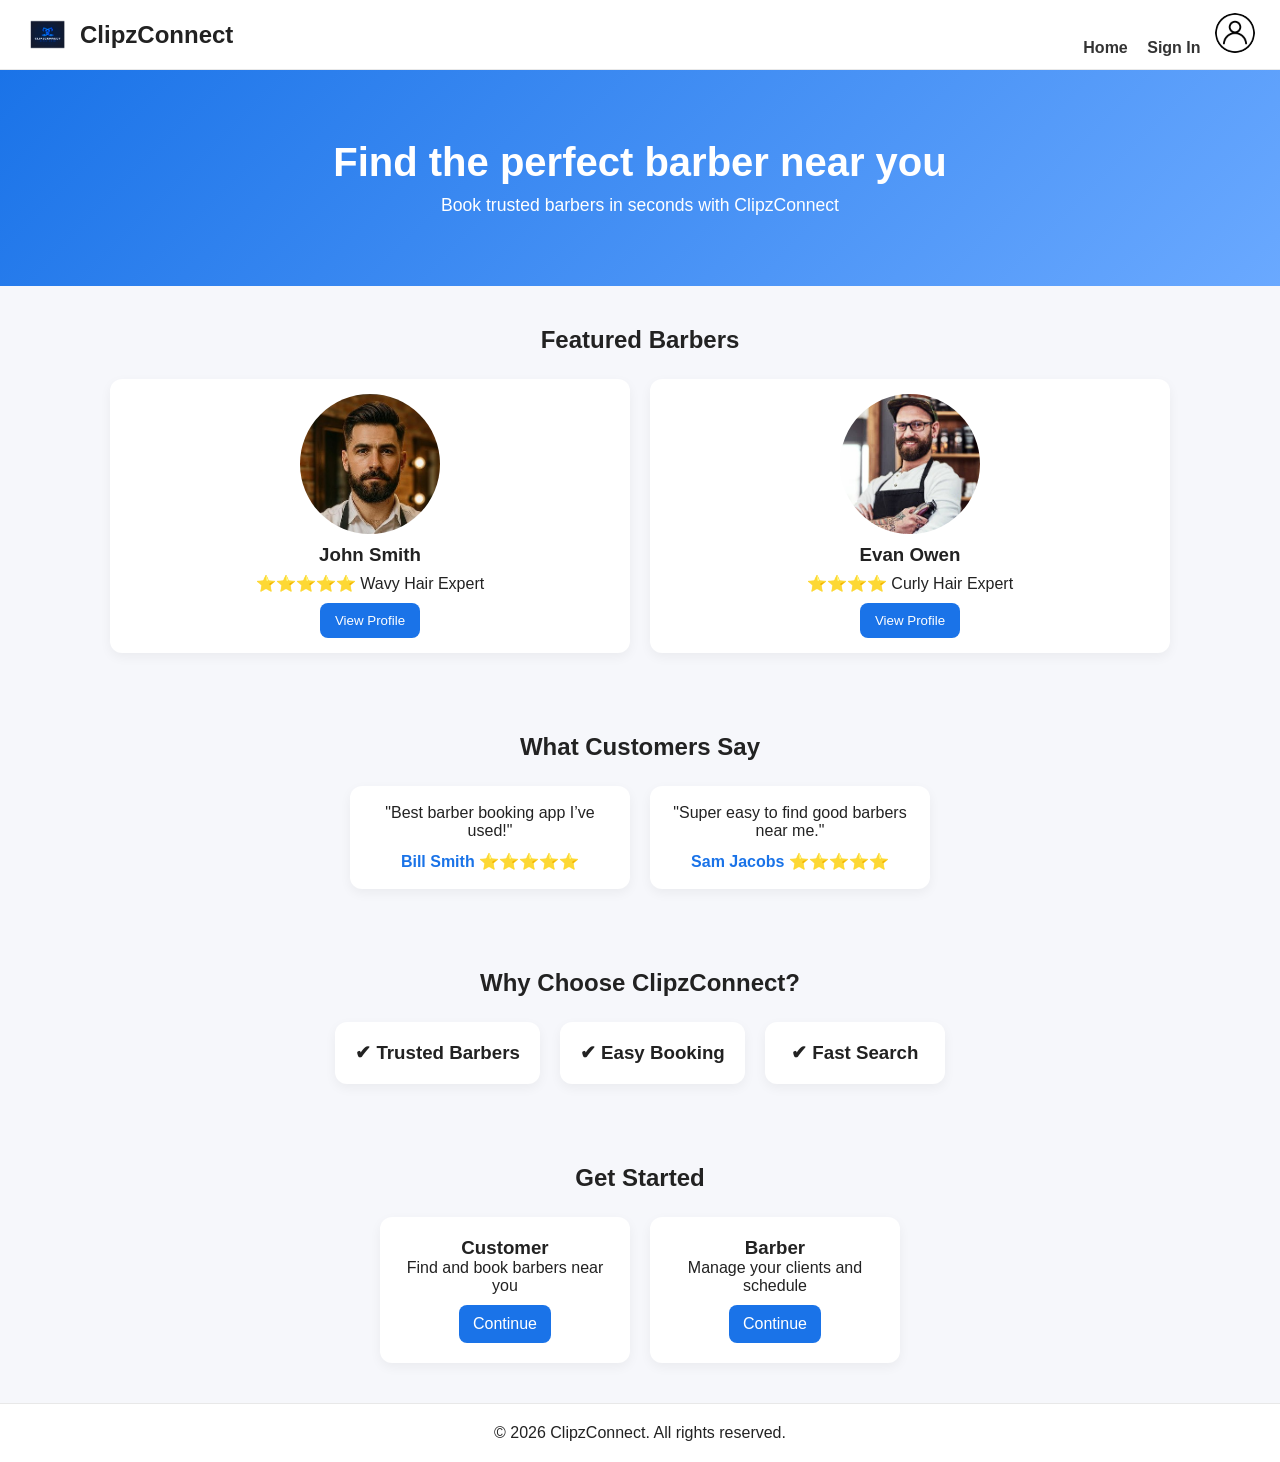
==== commit 8f03a8a9: "Added login page and style" ====
--- a/high-fidelity-prototype/index.html
+++ b/high-fidelity-prototype/index.html
@@ -41,7 +41,7 @@
                 <div class="barber-card">
                     <img src="images/JohnSmith.jpg" alt="John Smith">
                     <h3>John Smith</h3>
-                    <p>⭐⭐⭐⭐⭐ Fade Specialist</p>
+                    <p>⭐⭐⭐⭐⭐ Wavy Hair Expert</p>
                     <button>View Profile</button>
                 </div>
 
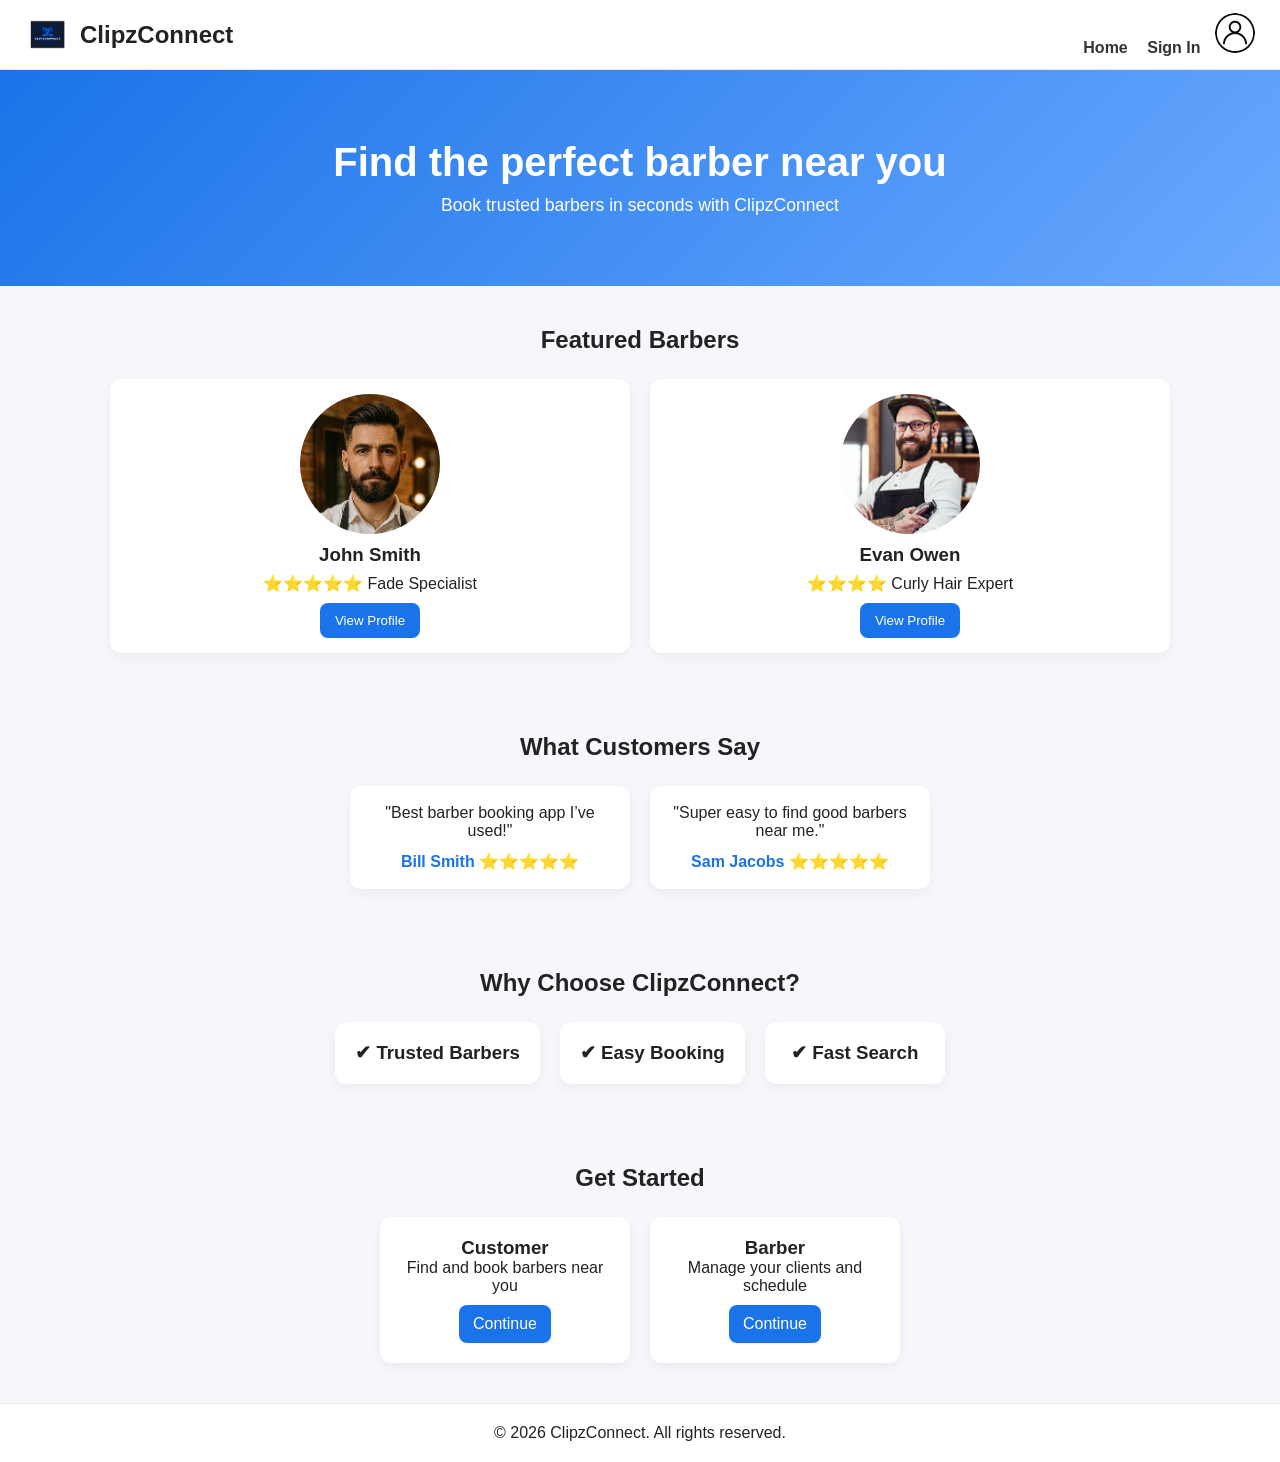
==== commit b793aa9d: "Merge pull request #38 from UlisesMartinezz/uamartinezzuniga Provider Dashboard" ====
--- a/high-fidelity-prototype/index.html
+++ b/high-fidelity-prototype/index.html
@@ -41,7 +41,7 @@
                 <div class="barber-card">
                     <img src="images/JohnSmith.jpg" alt="John Smith">
                     <h3>John Smith</h3>
-                    <p>⭐⭐⭐⭐⭐ Wavy Hair Expert</p>
+                    <p>⭐⭐⭐⭐⭐ Fade Specialist</p>
                     <button>View Profile</button>
                 </div>
 
--- a/high-fidelity-prototype/styles.css
+++ b/high-fidelity-prototype/styles.css
@@ -361,4 +361,8 @@
     padding: 20px;
     background: white;
     border-top: 1px solid #e8e8e8;
+}
+
+/* =========================
+   PROVIDER DASHBOARD
 }
